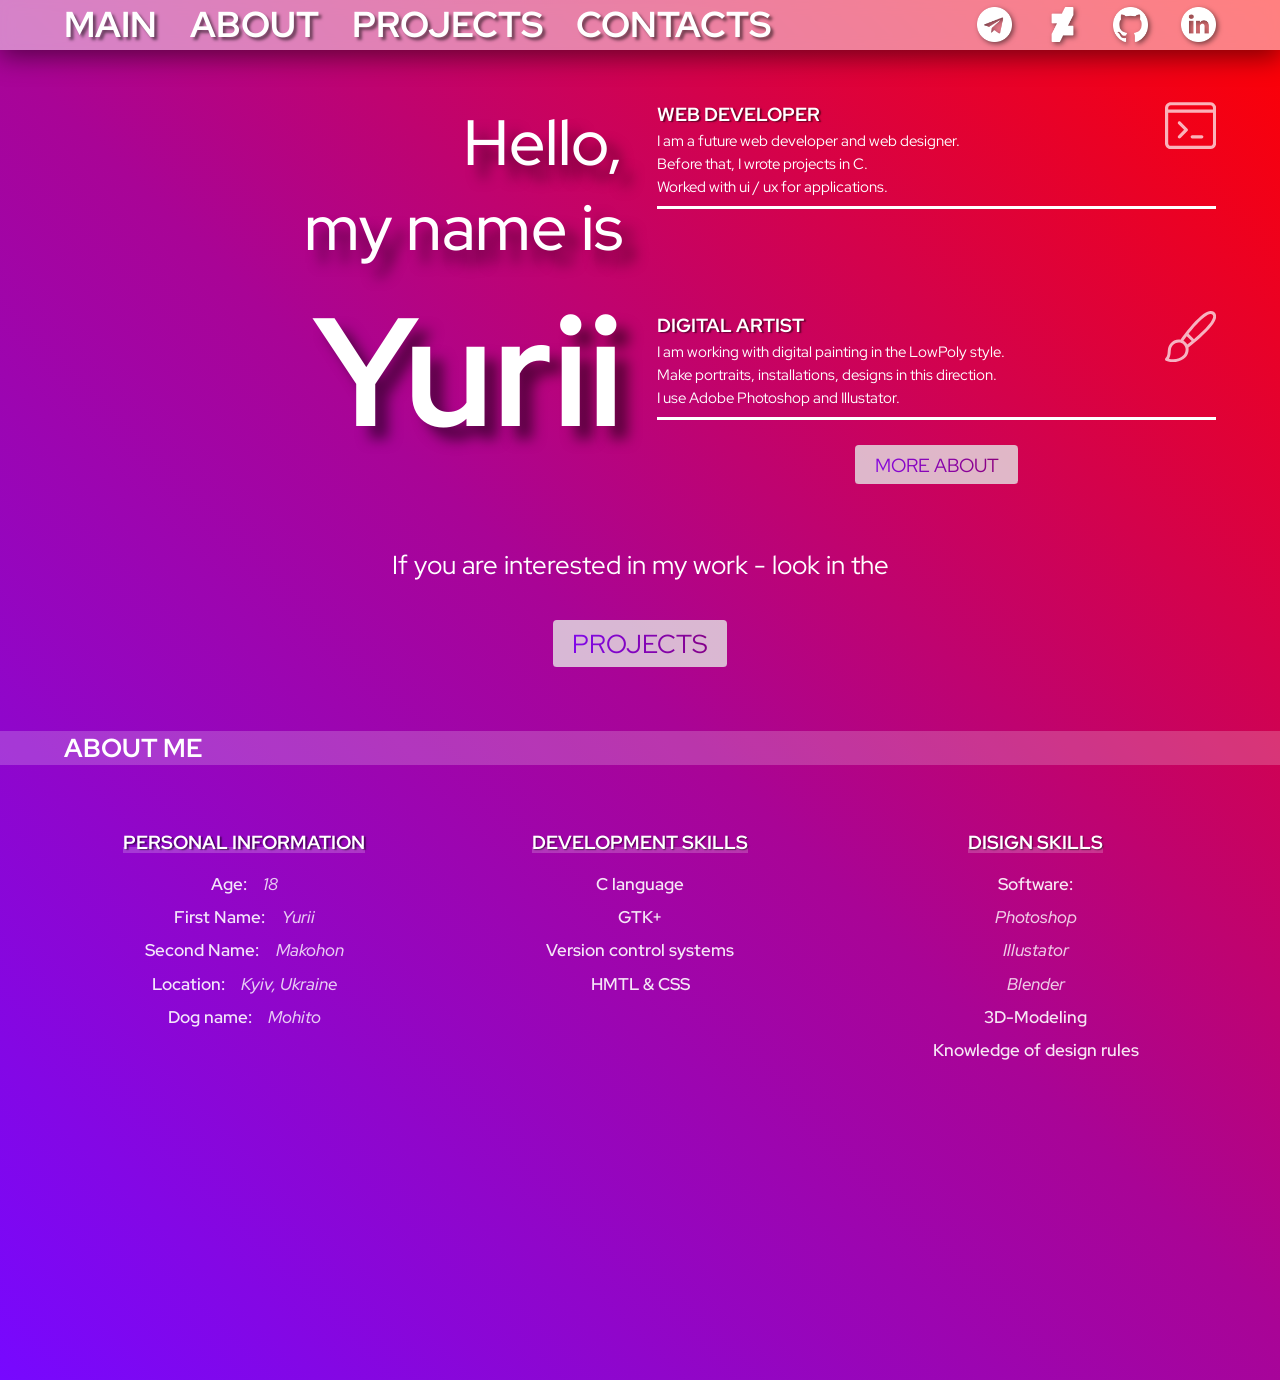
==== index.html @ e3bc4a77 "created new repo" ====
<!DOCTYPE html>
<html lang="en">
<head>
  <meta charset="UTF-8">
  <meta name="viewport" content="width=device-width, initial-scale=1.0">
  <title>Yurii Makohon - Portfolio</title>
  <link rel="shortcut icon" type="image/x-icon" href="assets/images/favicon.ico" />
  <link rel="stylesheet" href="style.css">
  <link href="https://fonts.googleapis.com/css2?family=Red+Hat+Display:wght@400;500;700&display=swap" rel="stylesheet">
</head>
<body id="body">

  <!-- Sprite -->
  <svg style="display: none;">
    <symbol id="brush" viewBox="0 0 512 512">
      <g>
        <path
          d="m451.648.356c-25.777 2.712-56.79 19.872-94.811
          52.46-68.786 58.958-149.927 160.756-202.185
          234-38.158-5.951-78.375 10.368-102.187
          40.133-43.707 54.635-7.118 103.391-48.345 146.862-7.179
          7.569-4.618 20.005 4.98 24.114 67.447 28.876 153.664
          10.879 194.109-31.768 24.718-26.063 38.167-64.54
          31.411-100.762 72.281-55.462 172.147-140.956
          228.7-211.885 31.316-39.277 47.208-70.872 48.584-96.59
          1.855-34.647-25.034-60.266-60.256-56.564zm-270.205
          445.155c-27.362 28.85-87.899 45.654-141.767 31.287
          30.12-48.043 4.229-91.124 36.214-131.106 26.246-32.808
          79.034-41.993 109.709-11.317 35.839 35.843 19.145
          86.566-4.156 111.136zm3.07-148.841c7.354-10.167
          18.887-25.865 33.29-44.659l49.22 49.224c-18.125
          14.906-33.263 26.86-43.077
          34.494-8.842-15.879-22.526-30.108-39.433-39.059zm297.435-241.354c-3.368
          63.004-143.842 186.021-191.797 226.621l-53.785-53.79c39.458-49.96
          155.261-191.312 218.422-197.954 16.851-1.775 28.03 8.858 27.16 25.123z"/>
      </g>
    </symbol>
    <symbol id="code" viewBox="0 0 24 24">
      <g>
        <path
          d="m6.75 18c-.192 0-.384-.073-.53-.22-.293-.293-.293-.768 0-1.061l2.719-2.719-2.72-2.72c-.293-.293-.293-.768 0-1.061s.768-.293 1.061 0l3.25 3.25c.293.293.293.768 0 1.061l-3.25 3.25c-.146.147-.338.22-.53.22z" />
        <path d="m17.25 18h-4.5c-.414 0-.75-.336-.75-.75s.336-.75.75-.75h4.5c.414 0 .75.336.75.75s-.336.75-.75.75z" />
        <path
          d="m21.25 23h-18.5c-1.517 0-2.75-1.233-2.75-2.75v-16.5c0-1.517 1.233-2.75 2.75-2.75h18.5c1.517 0 2.75 1.233 2.75 2.75v16.5c0 1.517-1.233 2.75-2.75 2.75zm-18.5-20.5c-.689 0-1.25.561-1.25 1.25v16.5c0 .689.561 1.25 1.25 1.25h18.5c.689 0 1.25-.561 1.25-1.25v-16.5c0-.689-.561-1.25-1.25-1.25z" />
        <path d="m23.25 6h-22.5c-.414 0-.75-.336-.75-.75s.336-.75.75-.75h22.5c.414 0 .75.336.75.75s-.336.75-.75.75z" />
      </g>
    </symbol>
  </svg>

  <div class="navbar">
    <div class="navbar-items">
      <a href="#">MAIN</a>
      <a href="#about">ABOUT</a>
      <a href="#">PROJECTS</a>
      <a href="#">CONTACTS</a>
    </div>
    <div class="navbar-social">
      <a href="https://t.me/MIYAZAKl" target="_blank"><img src="assets/images/telegram.png" alt="telegram icon"></a>
      <a href="#"><img src="assets/images/deviantart.png" alt="deviantart icon"></a>
      <a href="https://github.com/yuriimakohon" target="_blank"><img src="assets/images/github.png" alt="github icon"></a>
      <a href="https://www.linkedin.com/in/юрий-макогон-33ba571b3/" target="_blank"><img src="assets/images/linkedin.png" alt="linkedin icon"></a>
    </div>
  </div>
  <div id="main">
    <div id="main__inner">
      <div class="main-left">
        <div id="greetings">
          <h2>Hello,<br>my name is</h2>
          <h1>Yurii</h1>
        </div>
      </div>
      <div class="main-right" id="main-right">
        <div class="short-info">
          <div id="short-info-web">
            <span>Web developer</span>
            <svg>
              <use xlink:href="#code"></use>
            </svg>
            <br>
            I am a future web developer and web designer.<br>
            Before that, I wrote projects in C.<br>
            Worked with ui / ux for applications.
          </div>
          <div id="short-info-artist">
            <span>Digital artist</span>
            <svg>
              <use xlink:href="#brush"></use>
            </svg>
            <br>
            I am working with digital painting in the LowPoly style.<br>
            Make portraits, installations, designs in this direction.<br>
            I use Adobe Photoshop and Illustator.
          </div>
        </div>
        <div class="btn-container">
          <div class="btn">
            <a href="#about">MORE ABOUT</a>
          </div>
        </div>
      </div> 
    </div>
    <div class="look-work">
      <span>If you are interested in my work - look in the</span>
      <div class="btn-container">
        <div class="btn btn--works">
          <a>PROJECTS</a>
        </div>
      </div>
    </div>
  </div> <!-- /MAIN -->

  <div id="about">
    <h1>About me</h1>
    <div class="container">
      <div class="about--inner">
        <div class="about-item">
          <span>Personal information</span>
          <ul>
            <li>Age: <span>18</span></li>
            <li>First Name: <span>Yurii</span></li>
            <li>Second Name: <span>Makohon</span></li>
            <li>Location: <span>Kyiv, Ukraine</span></li>
            <li>Dog name: <span>Mohito</span></li>
          </ul>
        </div>
        <div class="about-item">
          <span>Development Skills</span>
          <ul>
            <li>C language</li>
            <li>GTK+</li>
            <li>Version control systems</li>
            <li>HMTL &#38 CSS</li>
          </ul>
        </div>
        <div class="about-item">
          <span>Disign Skills</span>
          <ul>
            <li>Software:
              <ul>
                <li>Photoshop</li>
                <li>Illustator</li>
                <li>Blender</li>
              </ul>
            </li>
            <li>3D-Modeling</li>
            <li>Knowledge of design rules</li>
          </ul>
        </div>
      </div>
    </div>
  </div> <!-- /ABOUT -->

</body>
</html>
---- style.css ----
* {
  font-family: 'Red Hat Display', sans-serif;
  color: white;
}

body {
    background: linear-gradient(45deg, #7708ff, #a90496, red);
    background-repeat: no-repeat;
    height: 100vw;
    margin: 0;
}

h1, h2, h3, h4, h5, h6 {
  margin: 0;
}

.container {
  margin: 0 5%;
}

.navbar {
  overflow: hidden;
  position: fixed;
  display: block;
  left: 0;
  top: 0;
  width: 100%;
  height: 50px;
  background-color: rgba(255, 255, 255, 0.5);
  box-shadow: 0 0.5vw 2vw rgba(0, 0, 0, 0.5);
  backdrop-filter: blur(0.5vw);
  z-index: 100;
}

.navbar-items {
  display: inline-block;
  height: 100%;
  margin-left: 5%;
}

.navbar-items a {
  text-decoration: none;
  padding-right: 30px;
  font-weight: bold;
  font-size: 36px;
  text-shadow: 3px 3px 3px rgba(0, 0, 0, 0.5);
  transition: 0.2s;
}

.navbar-social {
  height: 100%;
  float: right;
  margin-right: 5%;
}

.navbar-social a img {
  width: 35px;
  padding-left: 30px;
  padding-top: 7px;
  filter: drop-shadow(0.2vw 0.2vw 0.2vw rgba(0, 0, 0, 0.5));
  transition: 0.2s;
}

.navbar-social a img:hover, .navbar-items a:hover {
  transition: 0.2s;
  opacity: 65%;
}

/* ======| MAIN |===== */

#main {
  margin-top: 100px;
}

#main__inner {
  display: grid;
  margin: 0 5%;
  grid-template-columns: 1fr 1fr;
  gap: 3%;
}

.main__inner-left {
  display: inline-block;
}

#greetings {
  text-align: end;
  text-shadow:  1vw 1vw 1vw rgba(0, 0, 0, 0.5);
}

#greetings h1,
#greetings h2 {
  margin-block-start: 0;
  margin-block-end: 0;
}

#greetings h2 {
  font-size: 5vw;
  font-weight: 500;
}

#greetings h1 {
  font-size: 12vw;
}

.look-work {
  margin-top: 5vw;
  text-align: center;
}

.look-work span{
  font-size: 2vw;
}

.btn--works {
  display: inline-block;
  margin-top: 3vw;
  margin-left: auto;
  margin-right: auto;
  padding: 0.5vw 1.5vw;
  background: #e5e5e5;
  border-radius: 0.3vw;
  opacity: 80%;
}

.short-info {
  margin-bottom: 2vw;
}

.short-info div {
  position: relative;
  font-size: 1.2vw;
  line-height: 1.5;
  padding-bottom: 0.6vw;
  border-bottom: 0.3vw white solid;
}

#short-info-web {
  margin-bottom: 8vw;
}

#short-info-web span,
#short-info-artist span {
  font-weight: bold;
  font-size: 1.5vw;
  text-transform: uppercase;
  text-shadow:  .1vw .1vw .1vw rgba(0, 0, 0, 0.5);
}

#short-info-web svg,
#short-info-artist svg {
  float: right;
  right: 0;
  height: 4vw;
  width: 4vw;
  fill: white;
  opacity: .7;
}

.btn-container {
  display: flex;
}

.btn {
  display: inline-block;
  margin-left: auto;
  margin-right: auto;
  padding: 0.5vw 1.5vw;
  background: #e5e5e5;
  border-radius: 0.3vw;
  cursor: pointer;
  opacity: 80%;
  transition: .2s linear;
}

.btn a {
  font-size: 1.5vw;
  background: -webkit-linear-gradient(left, #7708ff, #7b0089);
  -webkit-background-clip: text;
  -webkit-text-fill-color: transparent;
}

.btn:hover {
  opacity: 100%;
  transform: scale(1.1);
  transition: 0.2s;
}

.btn--works a {
  font-size: 2vw;
  background: -webkit-linear-gradient(left, #7708ff, #7b0089);
  -webkit-background-clip: text;
  -webkit-text-fill-color: transparent;
}

.btn--works:hover {
  opacity: 100%;
  transform: scale(1.1);
}

/* ======| ABOUT |===== */

#about {
  margin-top: 5vw;
}

#about h1 {
  padding: 0 5%;

  font-size: 2vw;
  text-transform: uppercase;
  background-color: rgba(255, 255, 255, .2);
}

.about--inner {
  display: grid;
  gap: 3%;
  grid-template-columns: repeat(3, 1fr);
  margin: 5vw 0;
}

.about-item {
  text-align: center;
}

.about-item > span{
  position: relative;

  font-weight: bold;
  font-size: 1.5vw;
  text-transform: uppercase;
  text-shadow:  .1vw .1vw .1vw rgba(0, 0, 0, 0.5);
  z-index: 2;
}

.about-item > span::after {
  content: '';
  position: absolute;
  
  top: 1.4vw;
  left: 0;
  width: 100%;
  height: .5vw;
  background-color: rgba(255, 255, 255, .2);
  z-index: -1;
}

.about-item ul {
  list-style-type: none;
  margin: 1vw 0;
  padding: 0;

  font-weight: 600;
  text-shadow: none;
  font-size: 1.3vw;
  line-height: 2;
}

.about-item li {
  color: rgba(255, 255, 255, 0.9);
}

.about-item ul span,
.about-item li ul li {
  margin-left: 1vw;
  color: rgba(255, 255, 255, 0.8);

  text-transform: none;
  font-weight: 500;
  font-style: italic;
}

.about-item li ul {
  padding: 0;
  margin: 0;
}

.about-item li ul li {
  color: rgba(255, 255, 255, 0.8);
  margin: 0;
}

/* ======| MEDIA |===== */

@media only screen and (max-width: 1024px) {
  /* For Phones*/
  .navbar {
    position: absolute;
    height: auto;
  }
  .navbar-items a {
    display: block;
  }
  .navbar-social {
    display: none;
  }
  #main {
    margin-top: 250px;
  }
}
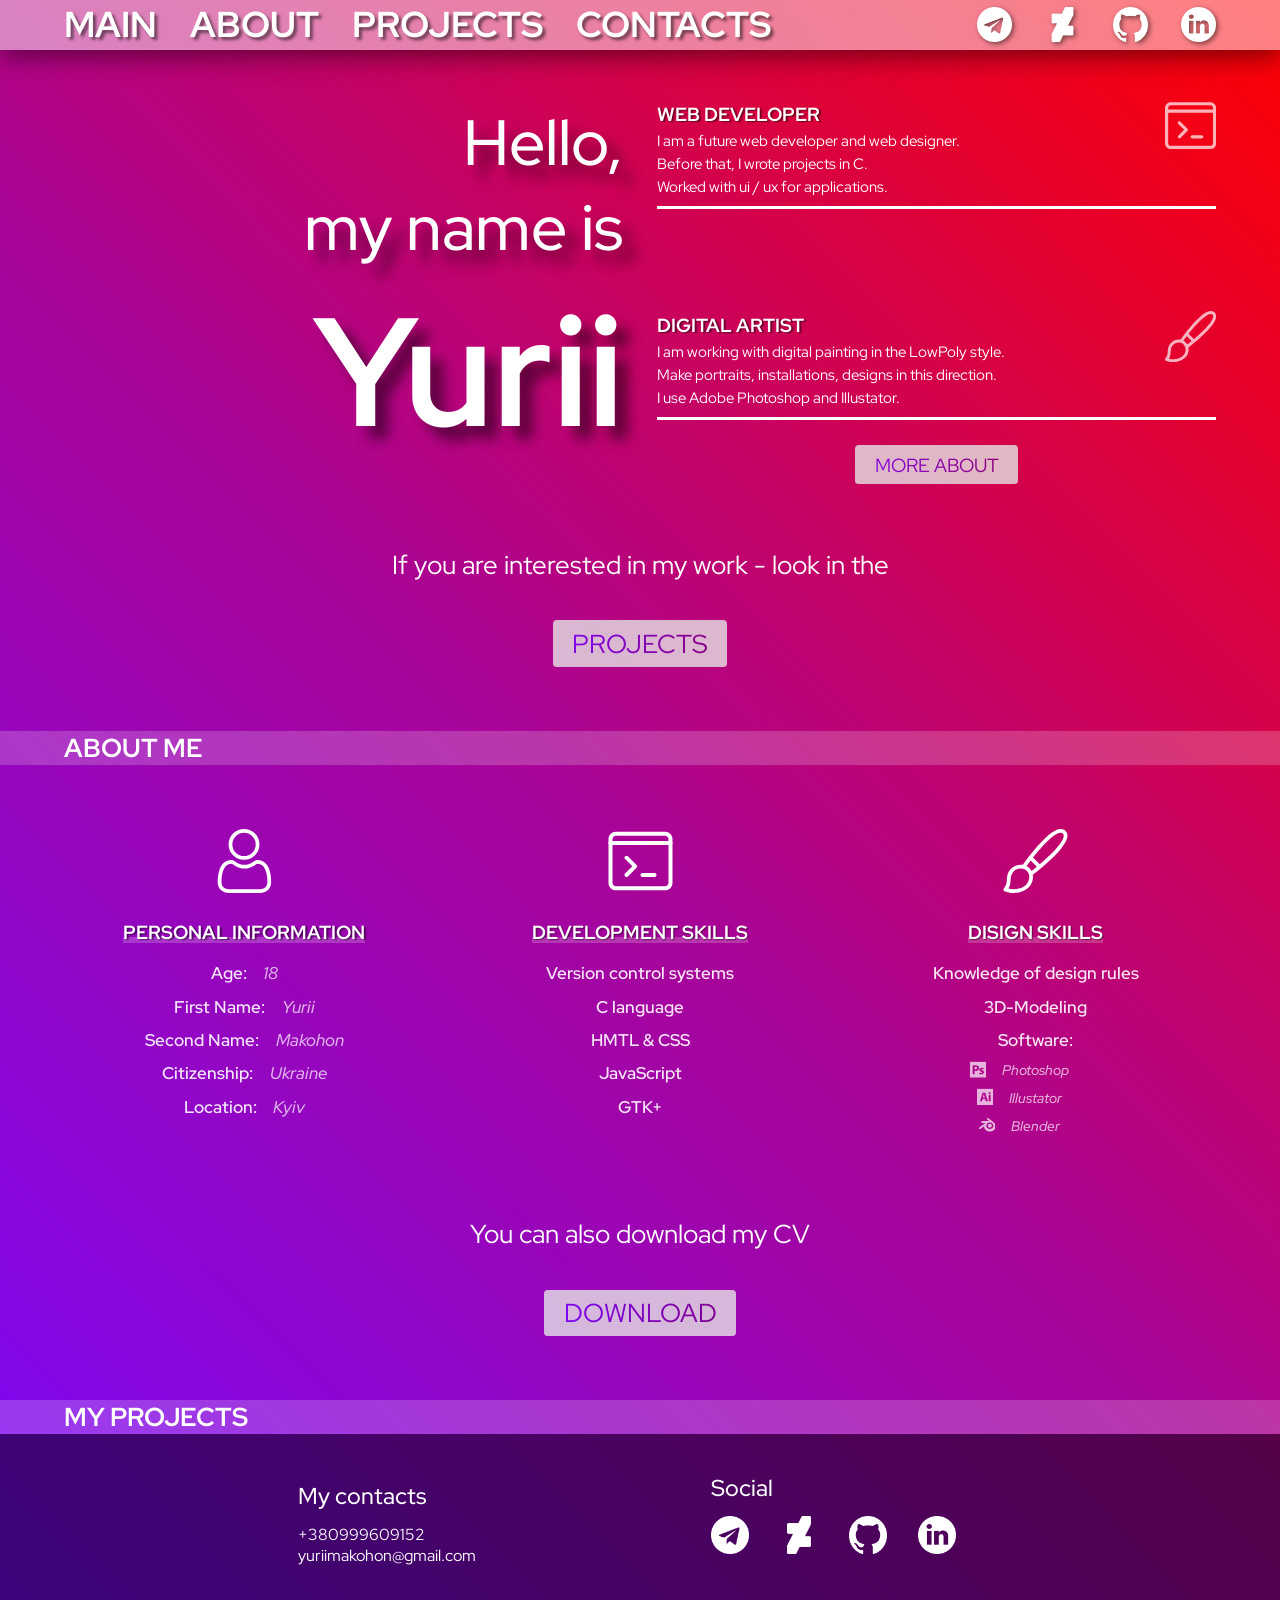
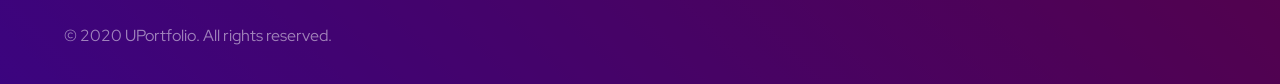
==== commit c13d91d3: "pushed" ====
--- a/index.html
+++ b/index.html
@@ -3,7 +3,10 @@
 <head>
   <meta charset="UTF-8">
   <meta name="viewport" content="width=device-width, initial-scale=1.0">
-  <title>Yurii Makohon - Portfolio</title>
+  <meta name="author" content="Yurii Makohon">
+  <meta name="descriptions" content="Lorem ipsum dolor sit amet, consectetur adipiscing elit, sed do eiusmod tempor incididunt ut labore et dolore magna aliqua. Ut enim ad minim veniam, quis nostrud exercitation ullamco laboris nisi ut aliquip ex ea commodo consequat.">
+  <meta name="keywords" content="portfolio web developer development css html digital artist low poly 3d modeling design designer c resume cv">
+  <title>Portfolio- Yurii Makohon </title>
   <link rel="shortcut icon" type="image/x-icon" href="assets/images/favicon.ico" />
   <link rel="stylesheet" href="style.css">
   <link href="https://fonts.googleapis.com/css2?family=Red+Hat+Display:wght@400;500;700&display=swap" rel="stylesheet">
@@ -35,6 +38,7 @@
           155.261-191.312 218.422-197.954 16.851-1.775 28.03 8.858 27.16 25.123z"/>
       </g>
     </symbol>
+
     <symbol id="code" viewBox="0 0 24 24">
       <g>
         <path
@@ -45,7 +49,50 @@
         <path d="m23.25 6h-22.5c-.414 0-.75-.336-.75-.75s.336-.75.75-.75h22.5c.414 0 .75.336.75.75s-.336.75-.75.75z" />
       </g>
     </symbol>
-  </svg>
+
+    <symbol id="photoshop" viewBox="0 0 455 455">
+      <g>
+        <path style="fill-rule:evenodd;clip-rule:evenodd;"
+          d="M149.329,144.802c-11.069,0-18.7,1.105-22.547,2.209v71.674
+        		c4.698,1.01,10.374,1.357,18.257,1.357c29.168,0,47.3-14.758,47.3-39.669C192.214,158.079,176.794,144.802,149.329,144.802z" />
+        <path style="fill-rule:evenodd;clip-rule:evenodd;" d="M0,0v455h455V0H0z M224.219,236.693
+        		c-18.604,17.595-46.417,25.479-78.834,25.479c-7.125,0-13.654-0.252-18.698-0.978v86.844H72.354V108.445
+        		c16.872-2.837,40.647-5.046,74.136-5.046c33.899,0,58.021,6.401,74.167,19.456c15.64,12.204,25.983,32.417,25.983,56.194
+        		C246.64,202.794,238.758,223.007,224.219,236.693z M306.27,351.601c-23.05,0-43.609-5.047-56.916-12.299l9.743-39.196
+        		c10.091,6.055,30.904,13.307,47.173,13.307c16.492,0,23.398-5.77,23.398-14.789c0-8.988-5.424-13.276-25.856-20.182
+        		c-36.484-12.202-50.518-32.038-50.139-52.976c0-32.763,28.096-57.644,71.676-57.644c20.592,0,38.944,4.667,49.76,10.091
+        		l-9.714,37.839c-8.009-4.319-23.05-10.122-38.185-10.122c-13.307,0-20.813,5.424-20.813,14.412c0,8.261,6.781,12.581,28.318,20.213
+        		c33.52,11.446,47.552,28.443,47.932,54.333C382.646,327.477,356.63,351.601,306.27,351.601z" />
+      </g>
+    </symbol>
+
+    <symbol id="illustrator" viewBox="0 0 455 455">
+      <g>
+        <path style="fill-rule:evenodd;clip-rule:evenodd;" d="M186.199,153.546c-3.542,14.264-25.092,96.545-25.092,96.545h52.75
+        		c0,0-23.461-82.281-26.966-96.545H186.199z" />
+        <path style="fill-rule:evenodd;clip-rule:evenodd;" d="M0,0v455h455V0H0z M240.023,351.601l-18.428-61.115h-68.192l-17.074,61.115
+        		H80.455l72.949-238.312h70.621l73.885,238.312H240.023z M372.774,351.601H318.95V178.775h53.824V351.601z M345.533,157.503
+        		c-16.935,0-28.317-12.078-27.936-26.86c-0.381-15.583,11.002-27.244,28.353-27.244c17.352,0,28.18,11.66,28.595,27.244
+        		C374.545,145.425,363.302,157.503,345.533,157.503z" />
+      </g>
+    </symbol>
+
+    <symbol id="blender" viewBox="0.499 48.118 511.002 415.763">
+      <g>
+        <path
+          d="M510.003 279.642c-2.998-21.097-10.305-41.104-21.725-59.459-9.959-16.019-22.738-30.266-37.991-42.375l.041-.038L290.133 54.731a4.569 4.569 0 0 0-.361-.287c-5.326-4.08-12.537-6.325-20.297-6.325-7.77 0-15.263 2.25-21.088 6.338-6.263 4.375-9.843 10.18-10.093 16.359-.229 5.765 2.521 11.312 7.764 15.636 10.31 8.135 20.597 16.447 30.898 24.769 9.997 8.08 20.298 16.401 30.549 24.502l-196.213-.133c-22.439 0-37.718 10.537-40.861 28.178-1.381 7.727 1.056 16.223 6.504 22.73 5.78 6.898 14.172 10.703 23.629 10.703l14.958.01c20.664 0 41.419-.051 62.146-.101l19.766-.046-178.08 131.748-.707.517C8.7 336.953 2.188 347.642.783 358.653c-1.065 8.342.881 15.965 5.63 22.053 5.66 7.258 14.497 11.25 24.885 11.25 10.205 0 20.618-3.867 29.334-10.908l96.166-78.7c-.411 3.843-.91 9.481-.853 13.573.108 6.479 2.188 19.479 5.481 30.033 6.804 21.69 18.265 41.535 34.063 58.963 16.438 18.132 36.458 32.509 59.5 42.722 24.36 10.774 50.547 16.243 77.836 16.243h.253c27.376-.066 53.646-5.622 78.085-16.519 23.08-10.334 43.091-24.769 59.467-42.898 15.778-17.517 27.223-37.395 34.014-59.067a151.124 151.124 0 0 0 6.416-33.003c.839-10.83.478-21.85-1.057-32.753zM334.82 383.601c-60.141 0-108.911-43.627-108.911-97.447 0-53.814 48.771-97.441 108.911-97.441 60.142 0 108.907 43.627 108.907 97.441.002 53.82-48.765 97.447-108.907 97.447zm62.807-106.01c.887 16.063-5.529 30.978-16.796 42.019-11.461 11.248-27.815 18.313-46.103 18.313-18.28 0-34.637-7.065-46.102-18.313-11.262-11.041-17.665-25.954-16.783-42.006.864-15.603 8.475-29.376 19.939-39.128 11.273-9.589 26.41-15.439 42.945-15.439 16.537 0 31.67 5.852 42.944 15.439 11.47 9.752 19.083 23.515 19.956 39.115z" />
+      </g>
+    </symbol>
+
+    <symbol id="profile" viewBox="-42 0 512 512.001">
+      <g>
+        <path
+          d="m210.351562 246.632812c33.882813 0 63.21875-12.152343 87.195313-36.128906 23.96875-23.972656 36.125-53.304687 36.125-87.191406 0-33.875-12.152344-63.210938-36.128906-87.191406-23.976563-23.96875-53.3125-36.121094-87.191407-36.121094-33.886718 0-63.21875 12.152344-87.191406 36.125s-36.128906 53.308594-36.128906 87.1875c0 33.886719 12.15625 63.222656 36.128906 87.195312 23.980469 23.96875 53.316406 36.125 87.191406 36.125zm-65.972656-189.292968c18.394532-18.394532 39.972656-27.335938 65.972656-27.335938 25.996094 0 47.578126 8.941406 65.976563 27.335938 18.394531 18.398437 27.339844 39.980468 27.339844 65.972656 0 26-8.945313 47.578125-27.339844 65.976562-18.398437 18.398438-39.980469 27.339844-65.976563 27.339844-25.992187 0-47.570312-8.945312-65.972656-27.339844-18.398437-18.394531-27.34375-39.976562-27.34375-65.976562 0-25.992188 8.945313-47.574219 27.34375-65.972656zm0 0" />
+        <path
+          d="m426.128906 393.703125c-.691406-9.976563-2.089844-20.859375-4.148437-32.351563-2.078125-11.578124-4.753907-22.523437-7.957031-32.527343-3.3125-10.339844-7.808594-20.550781-13.375-30.335938-5.769532-10.15625-12.550782-19-20.160157-26.277343-7.957031-7.613282-17.699219-13.734376-28.964843-18.199219-11.226563-4.441407-23.667969-6.691407-36.976563-6.691407-5.226563 0-10.28125 2.144532-20.042969 8.5-6.007812 3.917969-13.035156 8.449219-20.878906 13.460938-6.707031 4.273438-15.792969 8.277344-27.015625 11.902344-10.949219 3.542968-22.066406 5.339844-33.042969 5.339844-10.96875 0-22.085937-1.796876-33.042968-5.339844-11.210938-3.621094-20.300782-7.625-26.996094-11.898438-7.769532-4.964844-14.800782-9.496094-20.898438-13.46875-9.753906-6.355468-14.808594-8.5-20.035156-8.5-13.3125 0-25.75 2.253906-36.972656 6.699219-11.257813 4.457031-21.003906 10.578125-28.96875 18.199219-7.609375 7.28125-14.390625 16.121094-20.15625 26.273437-5.558594 9.785157-10.058594 19.992188-13.371094 30.339844-3.199219 10.003906-5.875 20.945313-7.953125 32.523437-2.0625 11.476563-3.457031 22.363282-4.148437 32.363282-.679688 9.777344-1.023438 19.953125-1.023438 30.234375 0 26.726562 8.496094 48.363281 25.25 64.320312 16.546875 15.746094 38.4375 23.730469 65.066406 23.730469h246.53125c26.621094 0 48.511719-7.984375 65.0625-23.730469 16.757813-15.945312 25.253906-37.589843 25.253906-64.324219-.003906-10.316406-.351562-20.492187-1.035156-30.242187zm-44.90625 72.828125c-10.933594 10.40625-25.449218 15.464844-44.378906 15.464844h-246.527344c-18.933594 0-33.449218-5.058594-44.378906-15.460938-10.722656-10.207031-15.933594-24.140625-15.933594-42.585937 0-9.59375.316406-19.066407.949219-28.160157.617187-8.921874 1.878906-18.722656 3.75-29.136718 1.847656-10.285156 4.199219-19.9375 6.996094-28.675782 2.683593-8.378906 6.34375-16.675781 10.882812-24.667968 4.332031-7.617188 9.316407-14.152344 14.816407-19.417969 5.144531-4.925781 11.628906-8.957031 19.269531-11.980469 7.066406-2.796875 15.007812-4.328125 23.628906-4.558594 1.050781.558594 2.921875 1.625 5.953125 3.601563 6.167969 4.019531 13.277344 8.605469 21.136719 13.625 8.859375 5.648437 20.273437 10.75 33.910156 15.152344 13.941406 4.507812 28.160156 6.796875 42.273437 6.796875 14.113282 0 28.335938-2.289063 42.269532-6.792969 13.648437-4.410156 25.058594-9.507813 33.929687-15.164063 8.042969-5.140624 14.953125-9.59375 21.121094-13.617187 3.03125-1.972656 4.902344-3.042969 5.953125-3.601563 8.625.230469 16.566406 1.761719 23.636719 4.558594 7.636719 3.023438 14.121093 7.058594 19.265625 11.980469 5.5 5.261719 10.484375 11.796875 14.816406 19.421875 4.542969 7.988281 8.207031 16.289062 10.886719 24.660156 2.800781 8.75 5.15625 18.398438 7 28.675782 1.867187 10.433593 3.132812 20.238281 3.75 29.144531v.007812c.636719 9.058594.957031 18.527344.960937 28.148438-.003906 18.449219-5.214844 32.378906-15.9375 42.582031zm0 0" />
+      </g>
+    </symbol>
+  </svg> <!-- /Sprite -->
 
   <div class="navbar">
     <div class="navbar-items">
@@ -61,6 +108,8 @@
       <a href="https://www.linkedin.com/in/юрий-макогон-33ba571b3/" target="_blank"><img src="assets/images/linkedin.png" alt="linkedin icon"></a>
     </div>
   </div>
+
+  <!-- MAIN -->
   <div id="main">
     <div id="main__inner">
       <div class="main-left">
@@ -94,7 +143,7 @@
         </div>
         <div class="btn-container">
           <div class="btn">
-            <a href="#about">MORE ABOUT</a>
+            <a href="#about">More about</a>
           </div>
         </div>
       </div> 
@@ -103,52 +152,115 @@
       <span>If you are interested in my work - look in the</span>
       <div class="btn-container">
         <div class="btn btn--works">
-          <a>PROJECTS</a>
+          <a>Projects</a>
         </div>
       </div>
     </div>
   </div> <!-- /MAIN -->
 
+  <!-- ABOUT -->
   <div id="about">
-    <h1>About me</h1>
+    <h1 class="section-header">About me</h1>
     <div class="container">
       <div class="about--inner">
         <div class="about-item">
+          <svg>
+            <use xlink:href="#profile"></use>
+          </svg>
           <span>Personal information</span>
           <ul>
             <li>Age: <span>18</span></li>
             <li>First Name: <span>Yurii</span></li>
             <li>Second Name: <span>Makohon</span></li>
-            <li>Location: <span>Kyiv, Ukraine</span></li>
-            <li>Dog name: <span>Mohito</span></li>
+            <li>Citizenship: <span>Ukraine</span></li>
+            <li>Location: <span>Kyiv</span></li>
           </ul>
         </div>
         <div class="about-item">
+          <svg>
+            <use xlink:href="#code"></use>
+          </svg>
           <span>Development Skills</span>
           <ul>
+            <li>Version control systems</li>
             <li>C language</li>
+            <li>HMTL &#38 CSS</li>
+            <li>JavaScript</li>
             <li>GTK+</li>
-            <li>Version control systems</li>
-            <li>HMTL &#38 CSS</li>
           </ul>
         </div>
         <div class="about-item">
+          <svg>
+            <use xlink:href="#brush"></use>
+          </svg>
           <span>Disign Skills</span>
           <ul>
+            <li>Knowledge of design rules</li>
+            <li>3D-Modeling</li>
             <li>Software:
               <ul>
-                <li>Photoshop</li>
-                <li>Illustator</li>
-                <li>Blender</li>
+                <li>
+                  <svg>
+                    <use xlink:href="#photoshop"></use>
+                  </svg>
+                  Photoshop
+                </li>
+                <li>
+                  <svg>
+                    <use xlink:href="#illustrator"></use>
+                  </svg>
+                  Illustator
+                </li>
+                <li>
+                  <svg>
+                    <use xlink:href="#blender"></use>
+                  </svg>
+                  Blender
+                </li>
               </ul>
             </li>
-            <li>3D-Modeling</li>
-            <li>Knowledge of design rules</li>
           </ul>
         </div>
       </div>
+    <div class="look-work">
+      <span>You can also download my CV</span>
+      <div class="btn-container">
+        <div class="btn btn--works">
+          <a>Download</a>
+        </div>
+      </div>
+    </div>
     </div>
   </div> <!-- /ABOUT -->
 
+  <!-- PROJECTS -->
+  <div id="projects">
+    <h1 class="section-header">My projects</h1>
+    <div class="container">
+
+    </div>
+  </div> <!-- /PROJECTS -->
+
+  <div id="contacts">
+    <div class="container">
+      <footer>
+        <div class="footer-item">
+          <div>My contacts</div>
+          +380999609152<br>
+          yuriimakohon@gmail.com
+        </div>
+        <div class="footer-item">
+          <div>Social</div>
+          <div class="footer-social">
+            <a href="https://t.me/MIYAZAKl" target="_blank"><img src="assets/images/telegram.png" alt="telegram icon"></a>
+            <a href="#"><img src="assets/images/deviantart.png" alt="deviantart icon"></a>
+            <a href="https://github.com/yuriimakohon" target="_blank"><img src="assets/images/github.png" alt="github icon"></a>
+            <a href="https://www.linkedin.com/in/юрий-макогон-33ba571b3/" target="_blank"><img src="assets/images/linkedin.png" alt="linkedin icon"></a>
+          </div>
+        </div>
+        <span class="copyright">&copy 2020 UPortfolio. All rights reserved.</span>
+      </footer>
+    </div>
+  </div>
 </body>
 </html>
--- a/style.css
+++ b/style.css
@@ -6,7 +6,7 @@
 body {
     background: linear-gradient(45deg, #7708ff, #a90496, red);
     background-repeat: no-repeat;
-    height: 100vw;
+    height: 100%;
     margin: 0;
 }
 
@@ -112,6 +112,10 @@
   font-size: 2vw;
 }
 
+.btn {
+  text-transform: uppercase;
+}
+
 .btn--works {
   display: inline-block;
   margin-top: 3vw;
@@ -201,12 +205,12 @@
 /* ======| ABOUT |===== */
 
 #about {
-  margin-top: 5vw;
-}
-
-#about h1 {
+  margin: 5vw 0;
+}
+
+.section-header {
   padding: 0 5%;
-
+  
   font-size: 2vw;
   text-transform: uppercase;
   background-color: rgba(255, 255, 255, .2);
@@ -221,6 +225,14 @@
 
 .about-item {
   text-align: center;
+}
+
+.about-item > svg {
+  display: block;
+  fill: white;
+  height: 5vw;
+  width: 100%;
+  margin-bottom: 2vw;
 }
 
 .about-item > span{
@@ -263,8 +275,8 @@
 .about-item ul span,
 .about-item li ul li {
   margin-left: 1vw;
-  color: rgba(255, 255, 255, 0.8);
-
+  color: rgba(255, 255, 255, 0.7);
+  
   text-transform: none;
   font-weight: 500;
   font-style: italic;
@@ -276,8 +288,56 @@
 }
 
 .about-item li ul li {
-  color: rgba(255, 255, 255, 0.8);
+  transform: translateX(-1.25vw);
+
+  font-size: smaller;
+  text-align: center;
   margin: 0;
+}
+
+.about-item li ul li svg {
+  height: 1.3vw;
+  width: 1.3vw;
+  transform: translateY(15%);
+  margin-right: 1vw;
+
+  fill: rgba(255, 255, 255, 0.7);
+}
+
+/* ======| CONTACTS |===== */
+
+#contacts {
+  padding: 3vw 0;
+  background: rgba(000, 000, 000, 0.5);
+}
+
+footer {
+  display: flex;
+  flex-wrap: wrap;
+  justify-content: space-evenly;
+  align-items: center;
+}
+
+.footer-item div {
+  font-size: 1.8vw;
+  font-weight: 500;
+  margin-bottom: 1vw;
+}
+
+.footer-social img {
+  width: 3vw;
+  margin-right: 2vw;
+  transition: .2s linear;
+}
+
+.footer-social img:hover {
+  opacity: .5;
+}
+
+.copyright {
+  color: rgba(255, 255, 255, 0.5);
+  margin-top: 4vw;
+  width: 100%;
 }
 
 /* ======| MEDIA |===== */
@@ -297,4 +357,7 @@
   #main {
     margin-top: 250px;
   }
-}
+  .about--inner {
+      grid-template-columns: 1fr;
+  }
+}
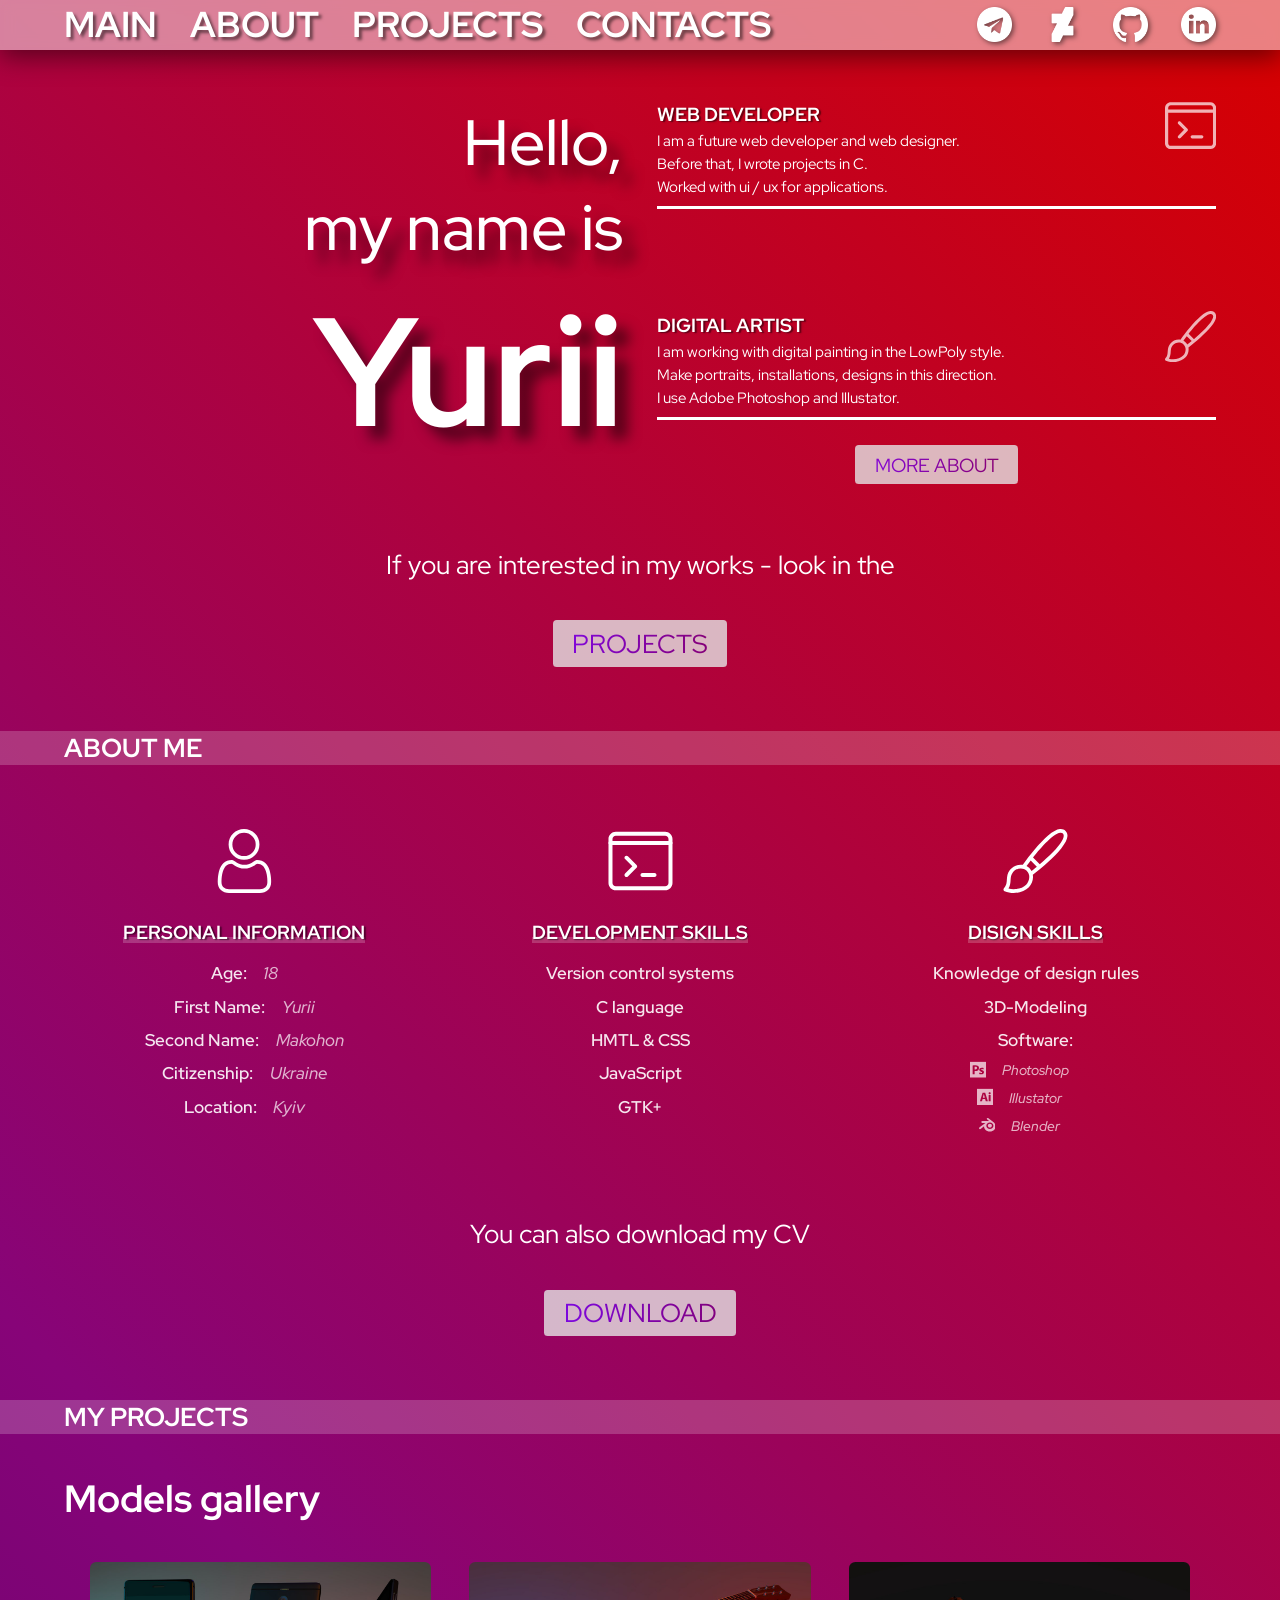
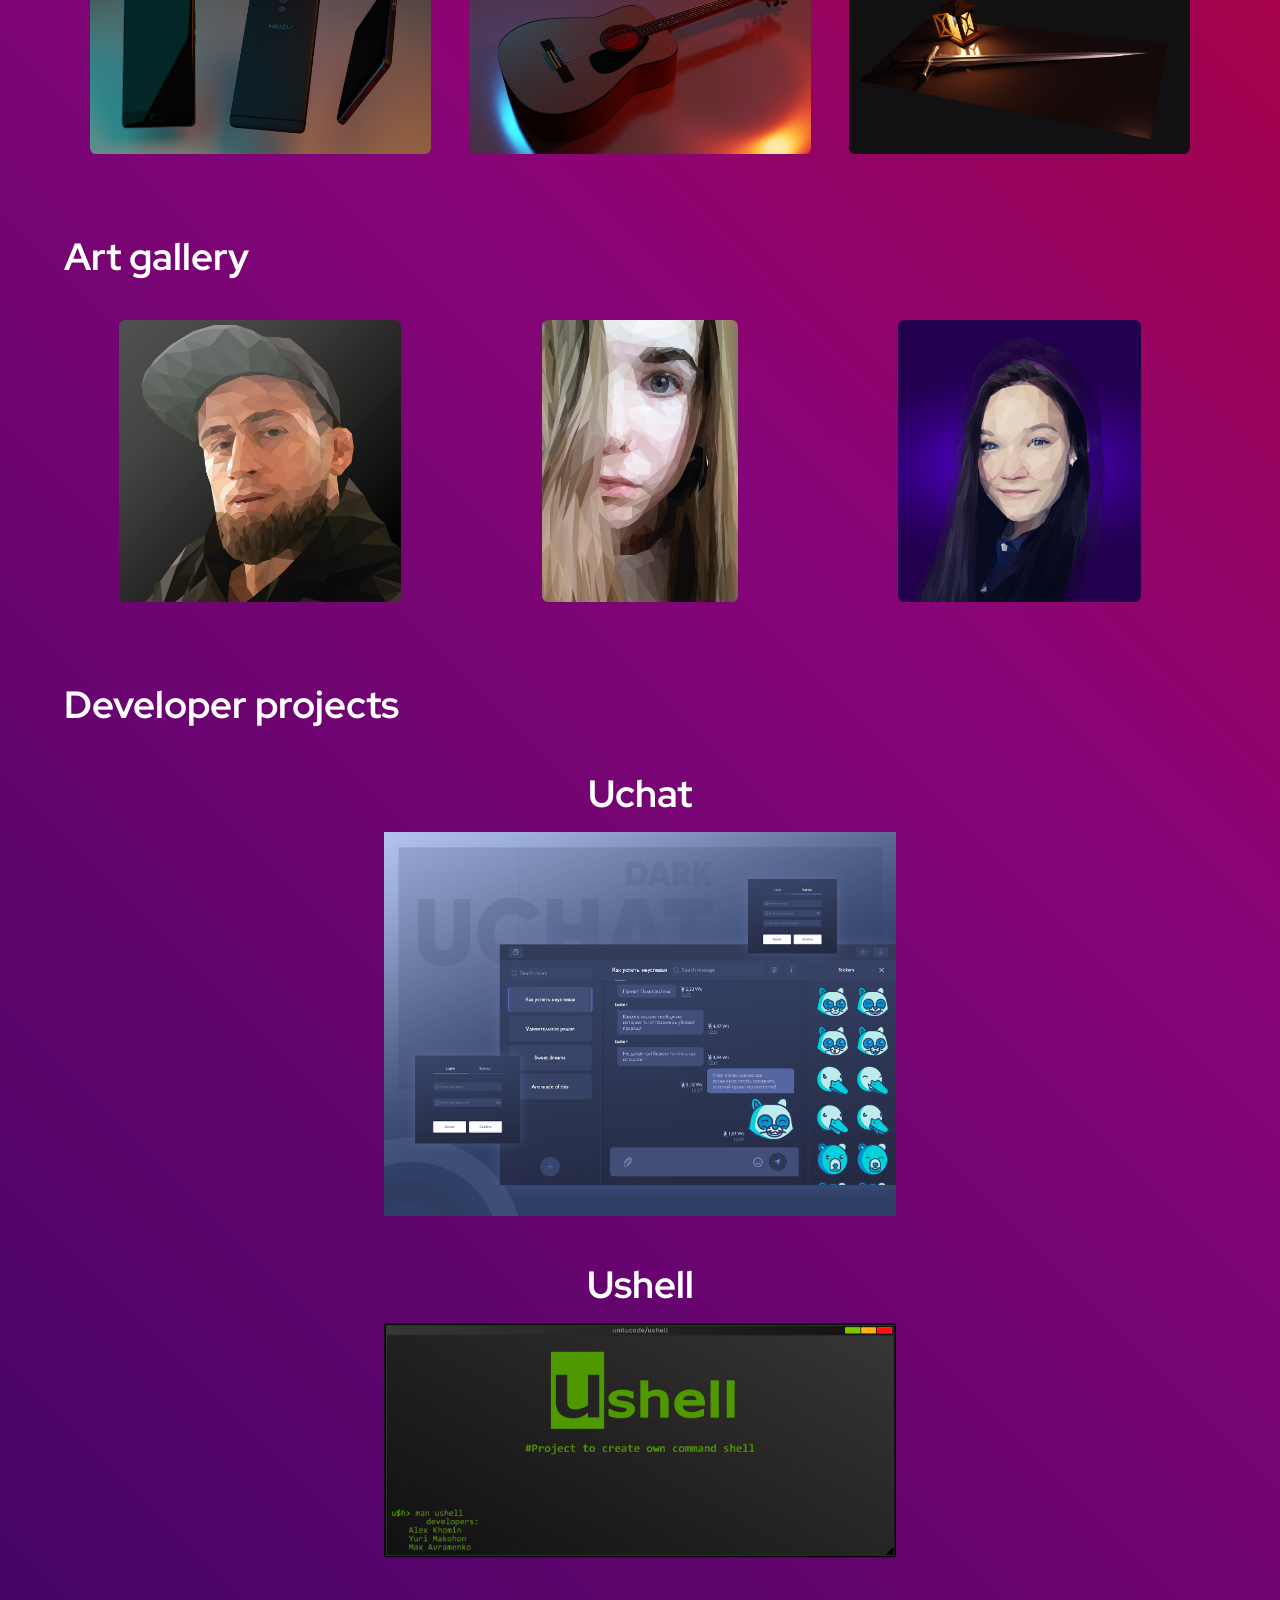
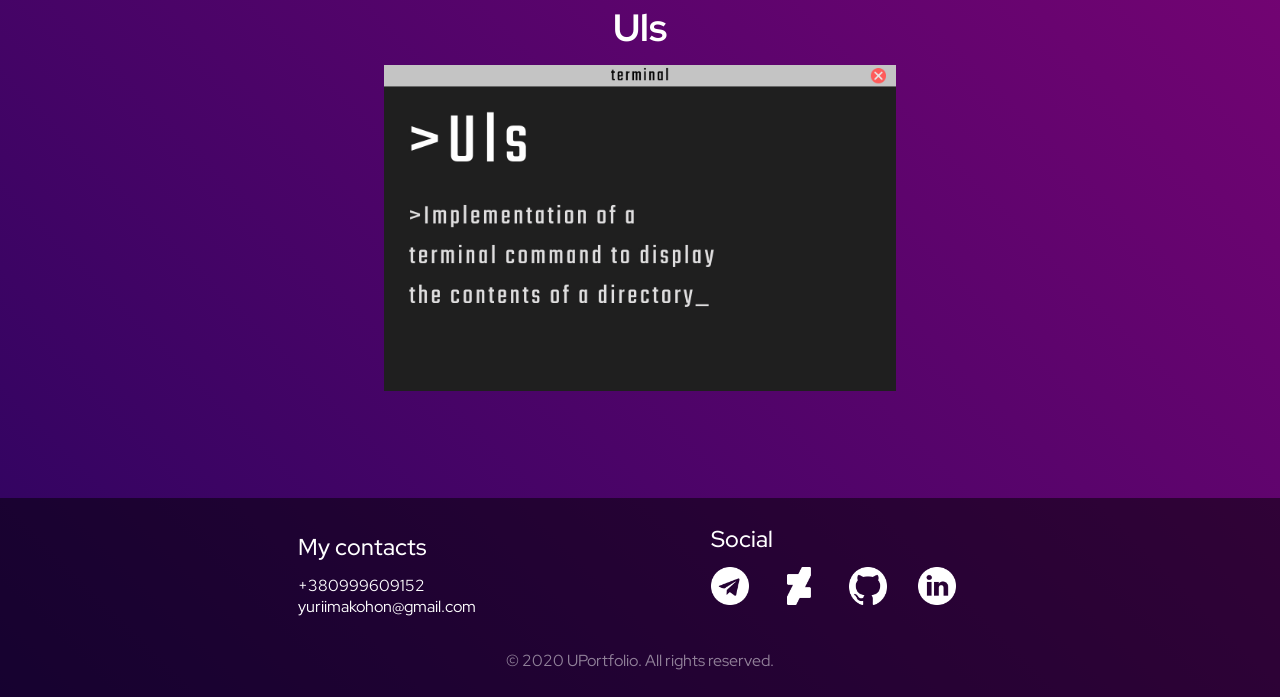
==== commit ffb93621: "portfolio done" ====
--- a/index.html
+++ b/index.html
@@ -12,7 +12,6 @@
   <link href="https://fonts.googleapis.com/css2?family=Red+Hat+Display:wght@400;500;700&display=swap" rel="stylesheet">
 </head>
 <body id="body">
-
   <!-- Sprite -->
   <svg style="display: none;">
     <symbol id="brush" viewBox="0 0 512 512">
@@ -93,13 +92,12 @@
       </g>
     </symbol>
   </svg> <!-- /Sprite -->
-
   <div class="navbar">
     <div class="navbar-items">
       <a href="#">MAIN</a>
       <a href="#about">ABOUT</a>
-      <a href="#">PROJECTS</a>
-      <a href="#">CONTACTS</a>
+      <a href="#projects">PROJECTS</a>
+      <a href="#contacts">CONTACTS</a>
     </div>
     <div class="navbar-social">
       <a href="https://t.me/MIYAZAKl" target="_blank"><img src="assets/images/telegram.png" alt="telegram icon"></a>
@@ -108,7 +106,6 @@
       <a href="https://www.linkedin.com/in/юрий-макогон-33ba571b3/" target="_blank"><img src="assets/images/linkedin.png" alt="linkedin icon"></a>
     </div>
   </div>
-
   <!-- MAIN -->
   <div id="main">
     <div id="main__inner">
@@ -149,15 +146,14 @@
       </div> 
     </div>
     <div class="look-work">
-      <span>If you are interested in my work - look in the</span>
+      <span>If you are interested in my works - look in the</span>
       <div class="btn-container">
         <div class="btn btn--works">
-          <a>Projects</a>
+          <a href="#projects">Projects</a>
         </div>
       </div>
     </div>
   </div> <!-- /MAIN -->
-
   <!-- ABOUT -->
   <div id="about">
     <h1 class="section-header">About me</h1>
@@ -184,7 +180,7 @@
           <ul>
             <li>Version control systems</li>
             <li>C language</li>
-            <li>HMTL &#38 CSS</li>
+            <li>HMTL &#38; CSS</li>
             <li>JavaScript</li>
             <li>GTK+</li>
           </ul>
@@ -232,15 +228,52 @@
     </div>
     </div>
   </div> <!-- /ABOUT -->
-
   <!-- PROJECTS -->
   <div id="projects">
     <h1 class="section-header">My projects</h1>
     <div class="container">
-
+      <h3>Models gallery</h3>
+      <div class="gallery gallery--models">
+        <img src="assets/images/projects/model-1.jpeg" alt="model 1">
+        <img src="assets/images/projects/model-2.jpeg" alt="model 2">
+        <img src="assets/images/projects/model-3.jpeg" alt="model 3">
+      </div>
+      <h3>Art gallery</h3>
+      <div class="gallery gallery--arts">
+        <img src="assets/images/projects/art-1.jpg" alt="art 1">
+        <img src="assets/images/projects/art-2.jpg" alt="art 2">
+        <img src="assets/images/projects/art-3.jpg" alt="art 3">
+      </div>
+      <h3>Developer projects</h3>
+      <div class="gallery gallery--devs">
+        <div class="project-item">
+          <div>Uchat</div>
+          <a href="https://github.com/unitucode/uchat" target="_blank">
+            <div class="img-container">
+              <img src="assets/images/projects/project-1.jpg" alt="project 1">
+            </div>
+          </a>
+        </div>
+        <div class="project-item">
+          <div>Ushell</div>
+          <a href="https://github.com/unitucode/ush" target="_blank">
+            <span class="img-container">
+              <img src="assets/images/projects/project-2.jpg" alt="project 2">
+            </span>
+          </a>
+        </div>
+        <div class="project-item">
+          <div>Uls</div>
+            <a href="https://github.com/yuriimakohon/uls" target="_blank">
+              <div class="img-container">
+                <img src="assets/images/projects/project-3.jpg" alt="project 3">
+              </div>
+            </a>
+        </div>
+      </div>
     </div>
   </div> <!-- /PROJECTS -->
-
+  <!-- CONTACTS -->
   <div id="contacts">
     <div class="container">
       <footer>
@@ -258,9 +291,9 @@
             <a href="https://www.linkedin.com/in/юрий-макогон-33ba571b3/" target="_blank"><img src="assets/images/linkedin.png" alt="linkedin icon"></a>
           </div>
         </div>
-        <span class="copyright">&copy 2020 UPortfolio. All rights reserved.</span>
+        <div class="copyright">&copy; 2020 UPortfolio. All rights reserved.</div>
       </footer>
     </div>
-  </div>
+  </div> <!-- /CONTACTS -->
 </body>
 </html>
--- a/style.css
+++ b/style.css
@@ -4,7 +4,7 @@
 }
 
 body {
-    background: linear-gradient(45deg, #7708ff, #a90496, red);
+    background: linear-gradient(45deg, #2d0460, #870478, rgb(215, 0, 0));
     background-repeat: no-repeat;
     height: 100%;
     margin: 0;
@@ -304,10 +304,108 @@
   fill: rgba(255, 255, 255, 0.7);
 }
 
+/* ======| PROJECTS |===== */
+
+#projects {
+  margin-bottom: 5vw;
+}
+
+#projects h3 {
+  margin-top: 3vw;
+  font-size: 3vw;
+}
+
+.gallery {
+  padding: 3vw 2vw;
+  display: grid;
+  gap: 3vw;
+}
+
+.gallery {
+  grid-template-columns: 1fr 1fr 1fr;
+}
+
+.gallery--models img,
+.gallery--arts img {
+  border-radius: .5vw;
+  transition: .3s;
+}
+
+.gallery--models img {
+  width: 100%;
+}
+
+.gallery--arts img {
+  margin: 0 auto;
+  height: 22vw;
+}
+
+.gallery--models img:hover,
+.gallery--arts img:hover {
+  transform: scale(1.1);
+  border-radius: .5vw;
+  box-shadow: .3vw .3vw 1vw rgba(000, 000, 000, 0.5);
+}
+
+.gallery--devs {
+  grid-template-columns: 1fr;
+}
+
+.project-item {
+  text-align: center;
+}
+
+.project-item > div {
+  font-size: 3vw;
+  font-weight: bold;
+  margin-bottom: 1vw;
+}
+
+
+.img-container {
+  display: inline-block;
+  position: relative;
+}
+
+.project-item img {
+  width: 40vw;
+}
+
+.img-container::after {
+  content: '';
+  position: absolute;
+  left: 0;
+  background: linear-gradient(#7708ff, #7b0089);
+  opacity: 0;
+  width: 100%;
+  height: 100%;
+  z-index: 2;
+  transition: .3s;
+}
+
+.img-container:hover::after {
+  opacity: .9;
+}
+
+.img-container::before {
+  content: 'Open on GitHub';
+  position: absolute;
+  font-size: 3vw;
+  opacity: 0;
+  top: 45%;
+  width: 100%;
+  z-index: 3;
+  transition: .3s;
+}
+
+.img-container:hover::before {
+  opacity: 1;
+}
+
 /* ======| CONTACTS |===== */
 
 #contacts {
-  padding: 3vw 0;
+  padding: 2vw 0;
   background: rgba(000, 000, 000, 0.5);
 }
 
@@ -336,7 +434,8 @@
 
 .copyright {
   color: rgba(255, 255, 255, 0.5);
-  margin-top: 4vw;
+  text-align: center;
+  margin-top: 2vw;
   width: 100%;
 }
 
@@ -358,6 +457,20 @@
     margin-top: 250px;
   }
   .about--inner {
-      grid-template-columns: 1fr;
-  }
-}
+    grid-template-columns: 1fr;
+  }
+  .gallery {
+    padding: 0 10vw;
+    grid-template-columns: 1fr;
+    gap: 3vw;
+  }
+  .gallery--arts img {
+    height: auto;
+    width: 100%;
+  }
+  .gallery img:hover {
+    transform: none;
+    box-shadow: none;
+    gap: 3vw;
+  }
+}
